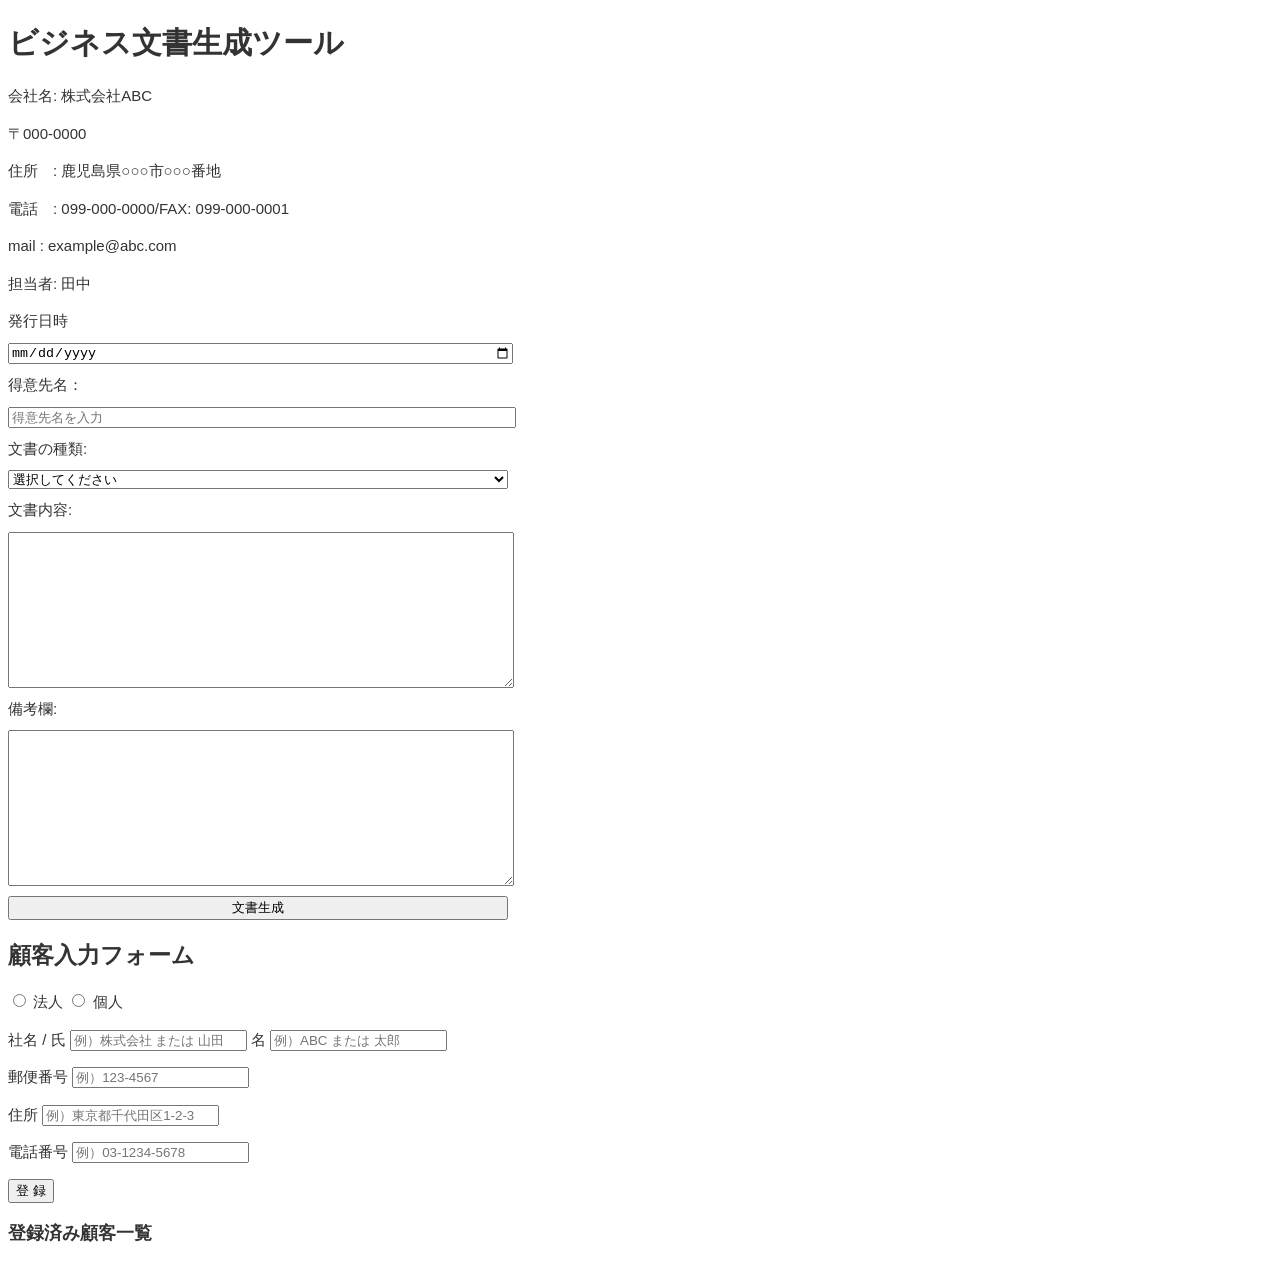
==== index.html @ 4c986af3 "customer.js機能追加" ====
<!DOCTYPE html>
<html lang="ja">
<head>
    <meta charset="UTF-8">
    <meta name="viewport" content="width=device-width, initial-scale=1.0">
    <title>BizTextMaker</title>

    <link rel="stylesheet" href="css/style.css">
    

</head>

<body>
    <h1>ビジネス文書生成ツール</h1>

    <div class="company-info" id="companyInfo">
        
        <div class="company-block">
            <!-- 会社情報 -->
            <p>会社名: 株式会社ABC</p>
            <p>〒000-0000</p>
            <p>住所　: 鹿児島県○○○市○○○番地</p>
            <p>電話　: 099-000-0000/FAX: 099-000-0001</p>
            <p>mail : example@abc.com</p>
            <p>担当者: 田中</p>
        </div>
    </div>

    <!-- 入力フォーム -->
    <div class="form-area">
        
        <!-- 発行日時 -->
            <label class="form-item" for="issueDate">
                発行日時
            </label>
            <input 
                type="date" 
                id="issueDate" 
                name="issueDate"
            >

        <!-- 得意先名 -->
            <label class="form-item" for="customerName">
                得意先名：
            </label>
            
            <input type="text"
                id="customerName"
                list="customerList"
                placeholder="得意先名を入力">
        
            <datalist id="customerList">                
            </datalist>    
            
        <!-- 文書の種類 -->
            <label class="form-item" for="documentType">
                文書の種類:
            </label>
                <select 
                    id="documentType"
                    name="documentType">

                    <option value="">選択してください</option>
                    <option value="kakaku">価格改定のお知らせ</option>
                    <option value="yasumi">臨時休業のお知らせ</option>
                    <option value="nouki">納期遅延のお知らせ</option>
                </select>
        
        <!-- 文書内容 -->
                <label class="form-item" for="documentContent">
                    文書内容:
                </label>
                <textarea
                    id="documentContent"
                    rows="10">
                </textarea>


        <!-- 備考 -->
            <label class="form-item" for="inputText">
                備考欄:
            </label>
            <textarea
                id="inputText"
                rows="10"
                placeholder="ここに備考を入力してください...">
            </textarea>


        <!-- 文書生成 -->
            <button id="createButton">
                文書生成
            </button>
        
    </div>
    <!-- フォームエリアここまで -->

    <!-- 顧客登録 -->
    <div class="customer-area">

        <form id="customerForm">

            <h2>顧客入力フォーム</h2>
    
            <!-- クライアントの種類を選択するラジオボタン -->
            <p>
                <label class="client">
                    <input type="radio" name="clientType" value="corporate" required>
                    法人
                </label>

                <label class="client">
                    <input type="radio" name="clientType" value="individual">
                    個人
                </label>
            </p>


            <!-- 社名 / 氏名 -->
            <p class="name-row">
                <label for="nameLast">
                    社名 / 氏
                </label>
                <input type="text" id="nameLast" placeholder="例）株式会社 または 山田" required>
            
                <label class="short-label" for="nameFirst" >
                    名
                </label>
                <input class="short-input" type="text" id="nameFirst" placeholder="例）ABC または 太郎" required>
            </p>

            <!-- 部署 -->
            <!-- <p >
                <label for="department">
                    部署
                </label>
                <input type="text" id="department" placeholder="例）営業部">
            
                <label class="short-label" for="contactPerson">
                    担当者
                </label>
                <input class="short-input" type="text" id="contactPerson" placeholder="例）田中">
            </p> -->

            <!-- 郵便番号 -->
            <p>
                <label for="postalCode">
                    郵便番号
                </label>
                <input type="text" id="postalCode" placeholder="例）123-4567" required>
            </p>

            <!-- 住所 -->
            <p>
                <label for="address">
                    住所
                </label>
                <input type="text" id="address" placeholder="例）東京都千代田区1-2-3" required>
            </p>

            <!-- 電話番号 -->
            <p>
                <label for="phoneNumber">
                    電話番号
                </label>
                <input type="text" id="phoneNumber" placeholder="例）03-1234-5678" required>
            </p>    

            <!-- メールアドレス -->
            <!-- <p>
                <label for="email">
                    メールアドレス
                </label>
                <input type="email" id="email" placeholder="例）user@example.com">
            </p> -->

            <!-- 備考 -->
            <!-- <p>
                <label  for="notes">
                    備考
                </label>
                <textarea id="notes" placeholder="備考内容"></textarea>
            </p> -->

            <!-- 登録ボタン -->
            <p>
                
                <button class="button" type="submit" >
                    登 録
                </button>
                
            </p>

            <!-- 顧客一覧表示 -->
             <h3>登録済み顧客一覧</h3>

             <div id="customerListArea">

             </div>
        </form>

    </div>

    <!-- 出力結果 -->
    <div id="resultArea"> 
        
        <div id="result">
        </div>
    </div>


    <script src="js/template.js"></script>
    <script src="js/script.js"></script>
    <script src="js/customer.js"></script>
</body>


</html>
---- css/style.css ----
@charset "UTF-8";

/* head */

/* body */
body {
    font-family: 
    'Noto Sans JP',
    sans-serif, 
    "Helvetica Neue",
    "Helvetica",
    "Hiragino Sans",
    "Arial",
    "Yu Gothic",
    "Meiryo",
    sans-serif;
    
    font-size: 15px;
    line-height: 1.5;
    color: #333;
}

/* 入力フォーム */
.form-area{
    display: flex;
    flex-direction: column;
    width: 500px;
    gap: 10px;

}
.form-area input,
.form-area select,
.form-area textarea,
.form-area button {
    width: 100%;
}

/* .form-item {
    display: flex;
    flex-direction: column;
    gap: 5px;
} */

/* 入力欄 */
.form-input {
    width: 100%;
    padding: 8px;
    box-sizing: border-box;
    border: 1px solid #ccc;
    border-radius: 4px;
}

/* preview.html見た目設定 */
/* 右寄せ */
.issueDate,
.companyInfo {
    display: flex;
    justify-content: flex-end; /*全体左寄せ */
    text-align: left; /* テキスト左寄せ */
    line-height: 1.3; /* 行間詰める */
    margin-bottom: 15px;
    font-size: 14px;
}

.companyInfo p {
    margin: 0; /* 会社情報のマージンをリセット */
}

/* 中央寄せ */
.customerName,
.documentContent {
    text-align: center;
    font-size: 18px;
}

/* 左寄せ */
.documentTitle {
    text-align: center;
    font-size: 20px;
    margin-bottom: 30px;
}

.documentBody {
    text-align: left;
    line-height: 1.8;
}


/* 印刷時ボタン非表示 */
@media print {

    button {
        display: none;
    }

}
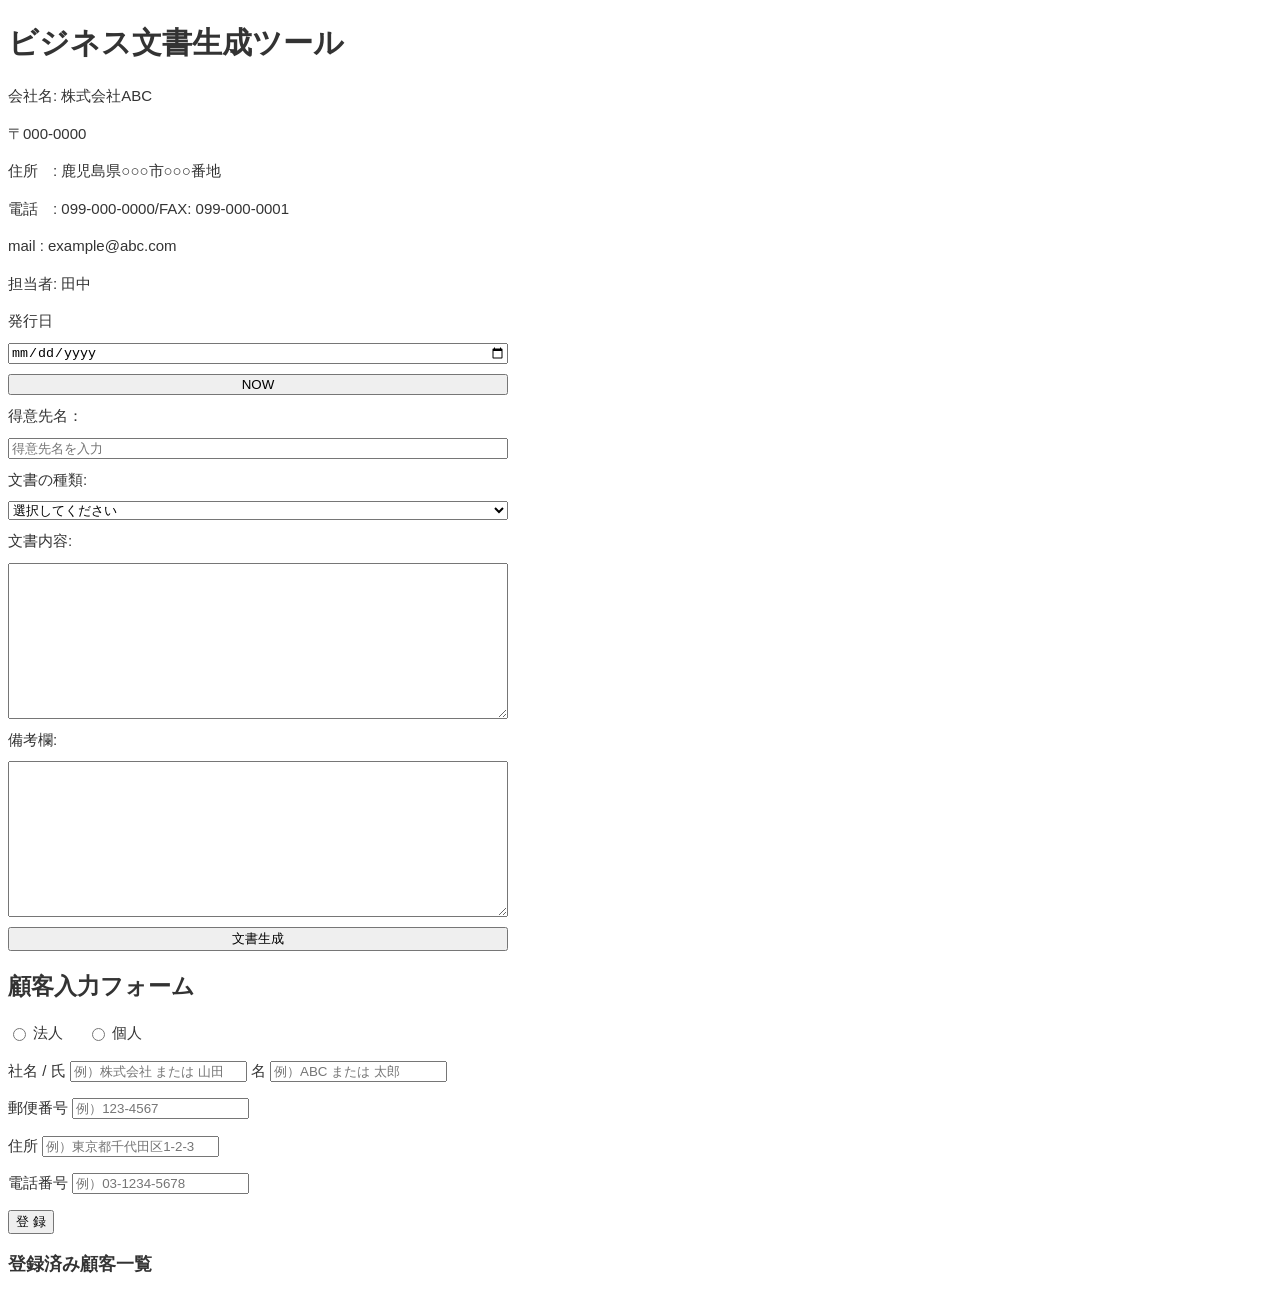
==== commit 61a7246c: "NOW" ====
--- a/index.html
+++ b/index.html
@@ -30,14 +30,11 @@
     <div class="form-area">
         
         <!-- 発行日時 -->
-            <label class="form-item" for="issueDate">
-                発行日時
-            </label>
-            <input 
-                type="date" 
-                id="issueDate" 
-                name="issueDate"
-            >
+            <label for="issueDate">
+                発行日
+            </label>
+            <input type="date" id="issueDate">
+            <button type="button" id="nowButton">NOW</button>
 
         <!-- 得意先名 -->
             <label class="form-item" for="customerName">
@@ -63,7 +60,10 @@
                     <option value="">選択してください</option>
                     <option value="kakaku">価格改定のお知らせ</option>
                     <option value="yasumi">臨時休業のお知らせ</option>
+                    <option value="saisoku">お支払い確認のお願い</option>
                     <option value="nouki">納期遅延のお知らせ</option>
+                    <option value="maintenance">システムメンテナンス・サービス停止のお知らせ</option>
+                    <option value="newService">新サービス・新機能追加のお知らせ</option>
                 </select>
         
         <!-- 文書内容 -->
@@ -103,7 +103,7 @@
             <h2>顧客入力フォーム</h2>
     
             <!-- クライアントの種類を選択するラジオボタン -->
-            <p>
+            <p class="client-type">
                 <label class="client">
                     <input type="radio" name="clientType" value="corporate" required>
                     法人
@@ -121,12 +121,19 @@
                 <label for="nameLast">
                     社名 / 氏
                 </label>
-                <input type="text" id="nameLast" placeholder="例）株式会社 または 山田" required>
+                    <input 
+                    type="text" 
+                    id="nameLast" 
+                    placeholder="例）株式会社 または 山田" required>
             
                 <label class="short-label" for="nameFirst" >
                     名
                 </label>
-                <input class="short-input" type="text" id="nameFirst" placeholder="例）ABC または 太郎" required>
+                <input 
+                class="short-input" 
+                type="text" 
+                id="nameFirst" 
+                placeholder="例）ABC または 太郎" required>
             </p>
 
             <!-- 部署 -->
@@ -147,7 +154,10 @@
                 <label for="postalCode">
                     郵便番号
                 </label>
-                <input type="text" id="postalCode" placeholder="例）123-4567" required>
+                <input 
+                type="text" 
+                id="postalCode" 
+                placeholder="例）123-4567" required>
             </p>
 
             <!-- 住所 -->
@@ -155,7 +165,10 @@
                 <label for="address">
                     住所
                 </label>
-                <input type="text" id="address" placeholder="例）東京都千代田区1-2-3" required>
+                <input 
+                type="text" 
+                id="address" 
+                placeholder="例）東京都千代田区1-2-3" required>
             </p>
 
             <!-- 電話番号 -->
@@ -163,7 +176,12 @@
                 <label for="phoneNumber">
                     電話番号
                 </label>
-                <input type="text" id="phoneNumber" placeholder="例）03-1234-5678" required>
+                <input 
+                type="tel"
+                id="phoneNumber" 
+                inputmode="numeric" 
+                placeholder="例）03-1234-5678" 
+                required>
             </p>    
 
             <!-- メールアドレス -->
--- a/css/style.css
+++ b/css/style.css
@@ -28,26 +28,19 @@
     gap: 10px;
 
 }
-.form-area input,
-.form-area select,
-.form-area textarea,
-.form-area button {
-    width: 100%;
-}
-
-/* .form-item {
-    display: flex;
-    flex-direction: column;
-    gap: 5px;
-} */
 
 /* 入力欄 */
-.form-input {
-    width: 100%;
-    padding: 8px;
-    box-sizing: border-box;
-    border: 1px solid #ccc;
-    border-radius: 4px;
+.client-type {
+    display: flex;
+    align-items: center;
+    gap: 24px;
+    margin: 10px 0;
+}
+.client {
+    display: flex;
+    align-items: center;
+    gap: 4px;
+    margin: 0;
 }
 
 /* preview.html見た目設定 */
@@ -67,13 +60,17 @@
 }
 
 /* 中央寄せ */
-.customerName,
 .documentContent {
     text-align: center;
     font-size: 18px;
 }
 
 /* 左寄せ */
+.customerName{
+    text-align: left;
+    font-size: 18px;
+    margin-bottom: 20px;
+}
 .documentTitle {
     text-align: center;
     font-size: 20px;
@@ -85,11 +82,27 @@
     line-height: 1.8;
 }
 
+/* 登録済み顧客一覧のボタン位置調整 */
+.customer-item {
+    display: flex;
+    align-items: center;
+    margin-bottom: 8px;
+}
+.customer-name {
+    width: 180px;
+    font-weight: bold;
+}
+.customer-buttons {
+    display: flex;
+    gap: 8px;
+}
 
-/* 印刷時ボタン非表示 */
+/* プレビュー時非表示 */
 @media print {
 
-    button {
+    button,
+    h1,
+    h2 {
         display: none;
     }
 
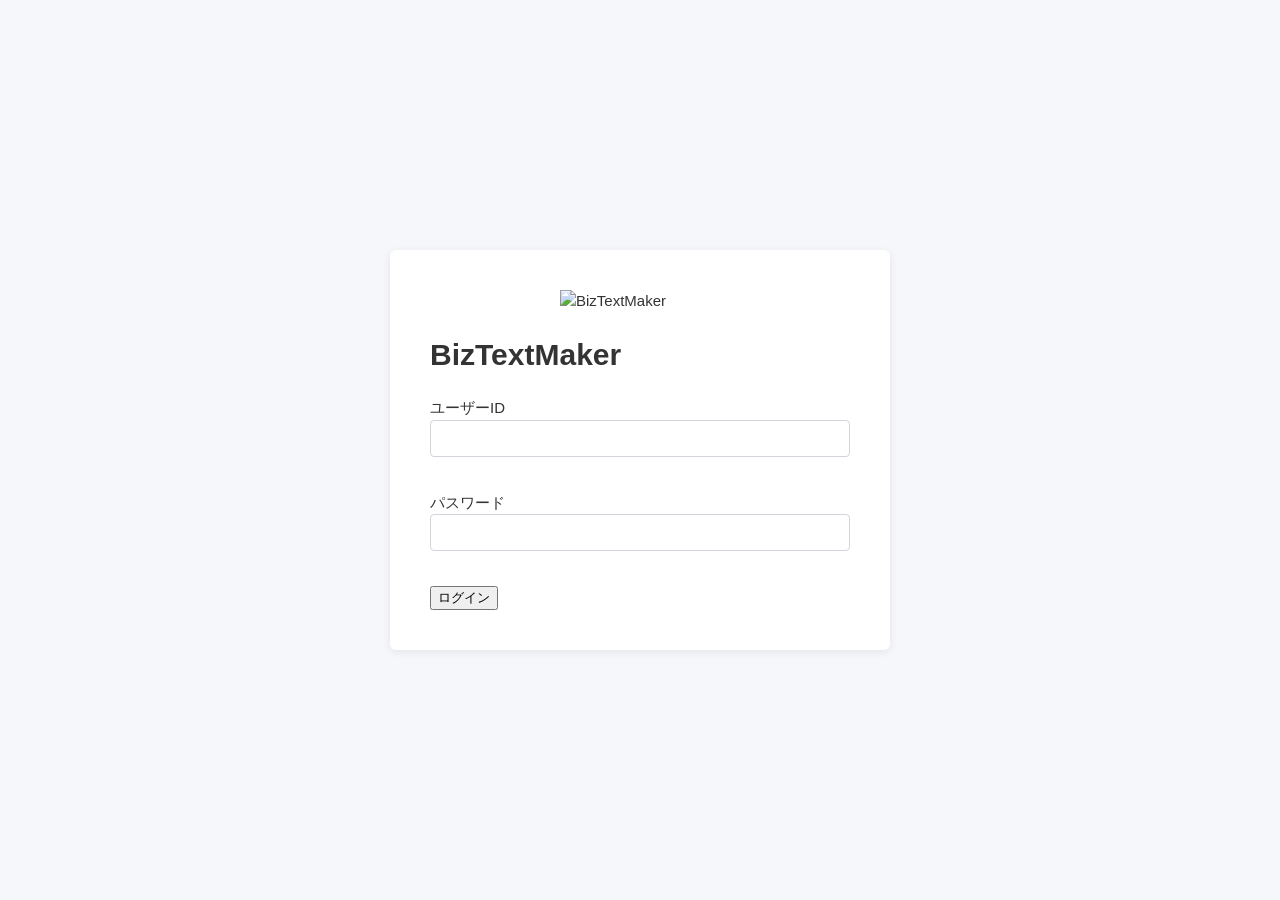
==== commit a124d522: "ログイン画面作成（index.htmlに設定）・index.html→main.html置換" ====
--- a/index.html
+++ b/index.html
@@ -1,236 +1,57 @@
 <!DOCTYPE html>
 <html lang="ja">
+
 <head>
     <meta charset="UTF-8">
-    <meta name="viewport" content="width=device-width, initial-scale=1.0">
-    <title>BizTextMaker</title>
+    <title>BizTextMaker ログイン</title>
 
     <link rel="stylesheet" href="css/style.css">
-    
-
+    <link rel="stylesheet" href="css/login.css">
 </head>
 
 <body>
-    <h1>ビジネス文書生成ツール</h1>
 
-    <div class="company-info" id="companyInfo">
-        
-        <div class="company-block">
-            <!-- 会社情報 -->
-            <p>会社名: 株式会社ABC</p>
-            <p>〒000-0000</p>
-            <p>住所　: 鹿児島県○○○市○○○番地</p>
-            <p>電話　: 099-000-0000/FAX: 099-000-0001</p>
-            <p>mail : example@abc.com</p>
-            <p>担当者: 田中</p>
-        </div>
-    </div>
+    <div class="login-container">
+        <img
+            src="images/logo.png"
+            alt="BizTextMaker"
+            class="login-logo">
+        <h1>BizTextMaker</h1>
 
-    <!-- 入力フォーム -->
-    <div class="form-area">
-        
-        <!-- 発行日時 -->
-            <label for="issueDate">
-                発行日
-            </label>
-            <input type="date" id="issueDate">
-            <button type="button" id="nowButton">NOW</button>
+        <form id="loginForm">
 
-        <!-- 得意先名 -->
-            <label class="form-item" for="customerName">
-                得意先名：
-            </label>
-            
-            <input type="text"
-                id="customerName"
-                list="customerList"
-                placeholder="得意先名を入力">
-        
-            <datalist id="customerList">                
-            </datalist>    
-            
-        <!-- 文書の種類 -->
-            <label class="form-item" for="documentType">
-                文書の種類:
-            </label>
-                <select 
-                    id="documentType"
-                    name="documentType">
-
-                    <option value="">選択してください</option>
-                    <option value="kakaku">価格改定のお知らせ</option>
-                    <option value="yasumi">臨時休業のお知らせ</option>
-                    <option value="saisoku">お支払い確認のお願い</option>
-                    <option value="nouki">納期遅延のお知らせ</option>
-                    <option value="maintenance">システムメンテナンス・サービス停止のお知らせ</option>
-                    <option value="newService">新サービス・新機能追加のお知らせ</option>
-                </select>
-        
-        <!-- 文書内容 -->
-                <label class="form-item" for="documentContent">
-                    文書内容:
-                </label>
-                <textarea
-                    id="documentContent"
-                    rows="10">
-                </textarea>
-
-
-        <!-- 備考 -->
-            <label class="form-item" for="inputText">
-                備考欄:
-            </label>
-            <textarea
-                id="inputText"
-                rows="10"
-                placeholder="ここに備考を入力してください...">
-            </textarea>
-
-
-        <!-- 文書生成 -->
-            <button id="createButton">
-                文書生成
-            </button>
-        
-    </div>
-    <!-- フォームエリアここまで -->
-
-    <!-- 顧客登録 -->
-    <div class="customer-area">
-
-        <form id="customerForm">
-
-            <h2>顧客入力フォーム</h2>
-    
-            <!-- クライアントの種類を選択するラジオボタン -->
-            <p class="client-type">
-                <label class="client">
-                    <input type="radio" name="clientType" value="corporate" required>
-                    法人
+            <p>
+                <label for="userId">
+                    ユーザーID
                 </label>
 
-                <label class="client">
-                    <input type="radio" name="clientType" value="individual">
-                    個人
-                </label>
+                <input
+                    type="text"
+                    id="userId"
+                    required>
             </p>
 
+            <p>
+                <label for="password">
+                    パスワード
+                </label>
 
-            <!-- 社名 / 氏名 -->
-            <p class="name-row">
-                <label for="nameLast">
-                    社名 / 氏
-                </label>
-                    <input 
-                    type="text" 
-                    id="nameLast" 
-                    placeholder="例）株式会社 または 山田" required>
-            
-                <label class="short-label" for="nameFirst" >
-                    名
-                </label>
-                <input 
-                class="short-input" 
-                type="text" 
-                id="nameFirst" 
-                placeholder="例）ABC または 太郎" required>
+                <input
+                    type="password"
+                    id="password"
+                    required>
             </p>
 
-            <!-- 部署 -->
-            <!-- <p >
-                <label for="department">
-                    部署
-                </label>
-                <input type="text" id="department" placeholder="例）営業部">
-            
-                <label class="short-label" for="contactPerson">
-                    担当者
-                </label>
-                <input class="short-input" type="text" id="contactPerson" placeholder="例）田中">
-            </p> -->
+            <button
+                type="submit"
+                id="loginButton">
+                ログイン
+            </button>
 
-            <!-- 郵便番号 -->
-            <p>
-                <label for="postalCode">
-                    郵便番号
-                </label>
-                <input 
-                type="text" 
-                id="postalCode" 
-                placeholder="例）123-4567" required>
-            </p>
-
-            <!-- 住所 -->
-            <p>
-                <label for="address">
-                    住所
-                </label>
-                <input 
-                type="text" 
-                id="address" 
-                placeholder="例）東京都千代田区1-2-3" required>
-            </p>
-
-            <!-- 電話番号 -->
-            <p>
-                <label for="phoneNumber">
-                    電話番号
-                </label>
-                <input 
-                type="tel"
-                id="phoneNumber" 
-                inputmode="numeric" 
-                placeholder="例）03-1234-5678" 
-                required>
-            </p>    
-
-            <!-- メールアドレス -->
-            <!-- <p>
-                <label for="email">
-                    メールアドレス
-                </label>
-                <input type="email" id="email" placeholder="例）user@example.com">
-            </p> -->
-
-            <!-- 備考 -->
-            <!-- <p>
-                <label  for="notes">
-                    備考
-                </label>
-                <textarea id="notes" placeholder="備考内容"></textarea>
-            </p> -->
-
-            <!-- 登録ボタン -->
-            <p>
-                
-                <button class="button" type="submit" >
-                    登 録
-                </button>
-                
-            </p>
-
-            <!-- 顧客一覧表示 -->
-             <h3>登録済み顧客一覧</h3>
-
-             <div id="customerListArea">
-
-             </div>
         </form>
 
     </div>
 
-    <!-- 出力結果 -->
-    <div id="resultArea"> 
-        
-        <div id="result">
-        </div>
-    </div>
-
-
-    <script src="js/template.js"></script>
-    <script src="js/script.js"></script>
-    <script src="js/customer.js"></script>
 </body>
 
-
 </html>
--- a/css/login.css
+++ b/css/login.css
@@ -0,0 +1,101 @@
+/* =====================
+        共通設定
+===================== */
+
+:root {
+    --main-color: #243b53;
+    --main-color-hover: #334e68;
+    --background-color: #f5f7fa;
+    --border-color: #d1d5db;
+    --card-color: #ffffff;
+
+    --radius-small: 4px;
+    --radius-medium: 6px;
+
+    --shadow: 0 2px 8px rgba(0, 0, 0, 0.08);
+}
+
+
+/* =====================
+        レイアウト
+===================== */
+
+body {
+    margin: 0;
+    min-height: 100vh;
+    display: flex;
+    justify-content: center;
+    align-items: center;
+
+    background-color: var(--background-color);
+    font-family:
+        "Noto Sans JP",
+        sans-serif;
+}
+
+
+.login-container {
+    width: 90%;
+    max-width: 420px;
+    padding: 40px;
+    background-color: 
+        var(--card-color);
+    border-radius: 
+        var(--radius-medium);
+    box-shadow: 
+        var(--shadow);
+}
+
+.login-logo {
+    display: block;
+    width: 160px;
+    margin: 0 auto 20px;
+}
+
+
+/* =====================
+        入力フォーム
+===================== */
+
+.login-container input {
+    width: 100%;
+    padding: 10px;
+    margin-bottom: 20px;
+    border:1px solid 
+        var(--border-color);
+    border-radius:
+        var(--radius-small);
+    box-sizing: border-box;
+}
+
+
+/* =====================
+        ボタン
+===================== */
+
+.login-button {
+    width: 100%;
+    padding: 12px;
+    border: none;
+    border-radius:
+        var(--radius-small);
+    background-color:
+        var(--main-color);
+    color: #fff;
+    cursor: pointer;
+    transition:
+        background-color 0.2s;
+}
+
+
+.login-button:hover {
+    background-color:
+        var(--main-color-hover);
+}
+
+
+.login-button:focus {
+    outline:2px solid 
+        var(--main-color-hover);
+    outline-offset: 2px;
+}
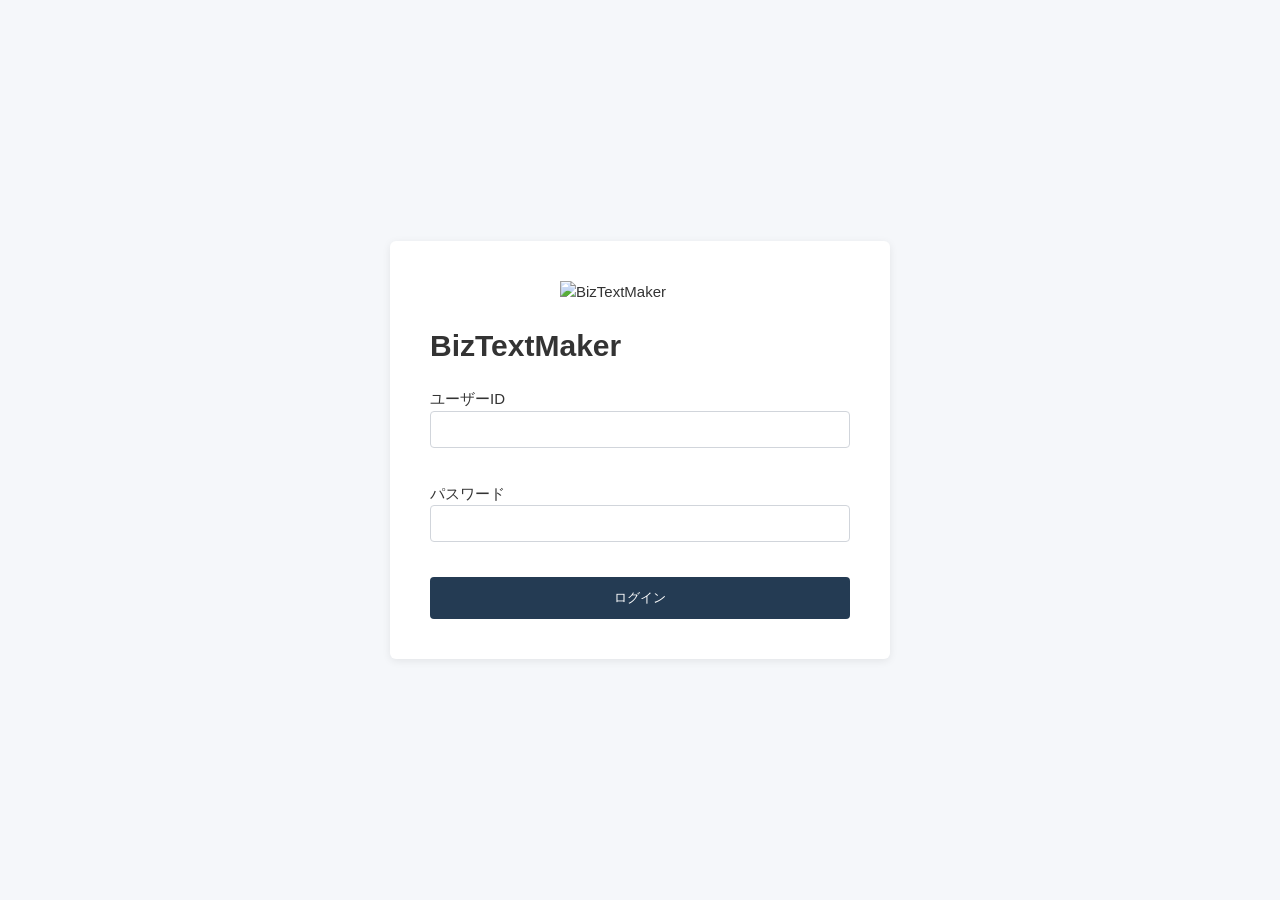
==== commit 186a058d: "login.js追加" ====
--- a/index.html
+++ b/index.html
@@ -44,14 +44,15 @@
 
             <button
                 type="submit"
-                id="loginButton">
+                id="loginButton"
+                class="login-button">
                 ログイン
             </button>
 
         </form>
 
     </div>
-
+    <script src="js/login.js"></script>
 </body>
 
 </html>
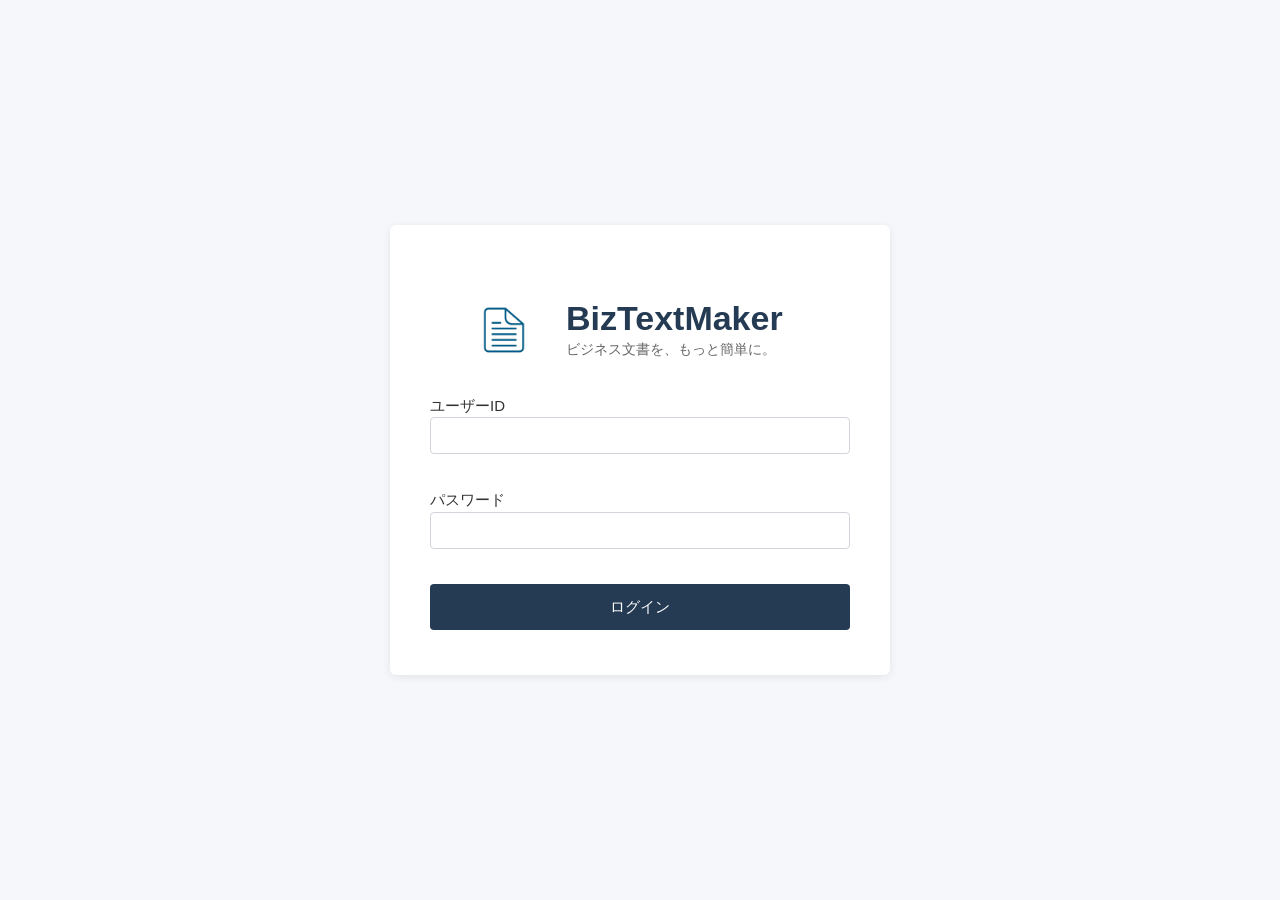
==== commit cc233708: "ログイン画面調整" ====
--- a/index.html
+++ b/index.html
@@ -12,19 +12,27 @@
 <body>
 
     <div class="login-container">
-        <img
-            src="images/logo.png"
-            alt="BizTextMaker"
-            class="login-logo">
-        <h1>BizTextMaker</h1>
 
-        <form id="loginForm">
+        <!-- ロゴ -->
+        <div class="logo-area">
+
+            <img
+                src="images/txet.png"
+                alt="BizTextMaker"
+                class="login-logo">
+
+            <div class="logo-text">
+                <h1>BizTextMaker</h1>
+                <p>ビジネス文書を、もっと簡単に。</p>
+            </div>
+
+        </div>
+
+        <!-- ログインフォーム -->
+        <form id="loginForm" autocomplete="off">
 
             <p>
-                <label for="userId">
-                    ユーザーID
-                </label>
-
+                <label for="userId">ユーザーID</label>
                 <input
                     type="text"
                     id="userId"
@@ -32,10 +40,7 @@
             </p>
 
             <p>
-                <label for="password">
-                    パスワード
-                </label>
-
+                <label for="password">パスワード</label>
                 <input
                     type="password"
                     id="password"
@@ -52,7 +57,9 @@
         </form>
 
     </div>
+
     <script src="js/login.js"></script>
+
 </body>
 
 </html>
--- a/css/style.css
+++ b/css/style.css
@@ -1,76 +1,176 @@
 @charset "UTF-8";
 
-/* head */
-
-/* body */
+/* =====================
+        共通設定
+===================== */
 body {
-    font-family: 
-    'Noto Sans JP',
-    sans-serif, 
-    "Helvetica Neue",
-    "Helvetica",
-    "Hiragino Sans",
-    "Arial",
-    "Yu Gothic",
-    "Meiryo",
-    sans-serif;
-    
+    font-family:
+        "Noto Sans JP",
+        "Helvetica Neue",
+        Helvetica,
+        "Hiragino Sans",
+        Arial,
+        "Yu Gothic",
+        Meiryo,
+        sans-serif;
     font-size: 15px;
     line-height: 1.5;
     color: #333;
+    margin: 30px;
 }
 
-/* 入力フォーム */
-.form-area{
+/* =====================
+        レイアウト
+===================== */
+h1 {
+    margin-bottom: 30px;
+}
+h2 {
+    margin-top: 40px;
+    margin-bottom: 20px;
+}
+h3 {
+    margin-top: 30px;
+}
+
+/* =====================
+　入力フォーム・顧客一覧      
+===================== */
+.form-area,
+.customer-area {
+    width: 100%;
+    max-width: 500px;
+}
+
+/* =====================
+        入力フォーム
+===================== */
+.form-item {
     display: flex;
     flex-direction: column;
-    width: 500px;
-    gap: 10px;
-
+    gap: 5px;
+    margin-bottom: 15px;
 }
 
-/* 入力欄 */
+.form-item label {
+    font-weight: bold;
+}
+
+.form-input,
+.form-area input,
+.form-area select,
+.form-area textarea {
+    width: 100%;
+    padding: 8px;
+    box-sizing: border-box;
+    border: 1px solid #ccc;
+    border-radius: 4px;
+}
+
+/* ラジオボタンは幅100%にしない */
 .client-type {
     display: flex;
-    align-items: center;
     gap: 24px;
-    margin: 10px 0;
+    margin-top: 5px;
 }
+
 .client {
     display: flex;
     align-items: center;
-    gap: 4px;
-    margin: 0;
+    gap: 5px;
+    font-weight: normal;
 }
 
-/* preview.html見た目設定 */
-/* 右寄せ */
+.client input {
+    width: auto;
+}
+
+/* =====================
+        ボタン
+===================== */
+button {
+    padding: 10px 18px;
+    border: none;
+    border-radius: 4px;
+    cursor: pointer;
+    font: inherit;
+}
+
+.button,
+#createButton,
+#nowButton {
+    background: #243b53;
+    color: white;
+}
+
+.button:hover,
+#createButton:hover,
+#nowButton:hover {
+    background: #334e68;
+}
+
+/* =====================
+        会社情報
+===================== */
+.company-info {
+    margin-bottom: 30px;
+    margin-bottom: 340x;
+}
+
+.company-block p {
+    margin: 3px 0;
+}
+
+/* =====================
+        顧客一覧
+===================== */
+.customer-item {
+    display: flex;
+    align-items: center;
+    margin-bottom: 8px;
+}
+
+.customer-name {
+    width: 180px;
+    font-weight: bold;
+}
+
+
+.customer-buttons {
+    display: flex;
+    gap: 8px;
+}
+
+/* =====================
+        preview.html
+===================== */
 .issueDate,
 .companyInfo {
     display: flex;
-    justify-content: flex-end; /*全体左寄せ */
-    text-align: left; /* テキスト左寄せ */
-    line-height: 1.3; /* 行間詰める */
+    justify-content: flex-end;
+    text-align: left;
+    line-height: 1.3;
     margin-bottom: 15px;
     font-size: 14px;
 }
 
+
 .companyInfo p {
-    margin: 0; /* 会社情報のマージンをリセット */
+    margin: 0;
 }
 
-/* 中央寄せ */
+
 .documentContent {
     text-align: center;
     font-size: 18px;
 }
 
-/* 左寄せ */
-.customerName{
+.customerName {
     text-align: left;
     font-size: 18px;
     margin-bottom: 20px;
 }
+
 .documentTitle {
     text-align: center;
     font-size: 20px;
@@ -82,28 +182,13 @@
     line-height: 1.8;
 }
 
-/* 登録済み顧客一覧のボタン位置調整 */
-.customer-item {
-    display: flex;
-    align-items: center;
-    margin-bottom: 8px;
-}
-.customer-name {
-    width: 180px;
-    font-weight: bold;
-}
-.customer-buttons {
-    display: flex;
-    gap: 8px;
-}
-
-/* プレビュー時非表示 */
+/* =====================
+印刷・プレビュー時非表示
+===================== */
 @media print {
-
     button,
     h1,
     h2 {
         display: none;
     }
-
 }
--- a/css/login.css
+++ b/css/login.css
@@ -33,11 +33,10 @@
         sans-serif;
 }
 
-
 .login-container {
     width: 90%;
     max-width: 420px;
-    padding: 40px;
+    padding: 55px 40px 45px;
     background-color: 
         var(--card-color);
     border-radius: 
@@ -45,11 +44,32 @@
     box-shadow: 
         var(--shadow);
 }
-
+.logo-area {
+    display: flex;
+    justify-content: center;
+    align-items: center;
+    gap: 12px;
+}
 .login-logo {
-    display: block;
-    width: 160px;
-    margin: 0 auto 20px;
+    width: 100px;
+    flex-shrink: 0;
+}
+.logo-text{
+    width:260px;
+    text-align:left;
+}
+.logo-text h1 {
+    margin: 0;
+    font-size: 34px;
+    line-height: 1.1;
+    color: #243b53;
+    margin-left: 0;
+}
+.logo-text p {
+    margin: 2px 0 0;
+    font-size: 14px;
+    color: #666;
+    margin: 2px 0 0;
 }
 
 
